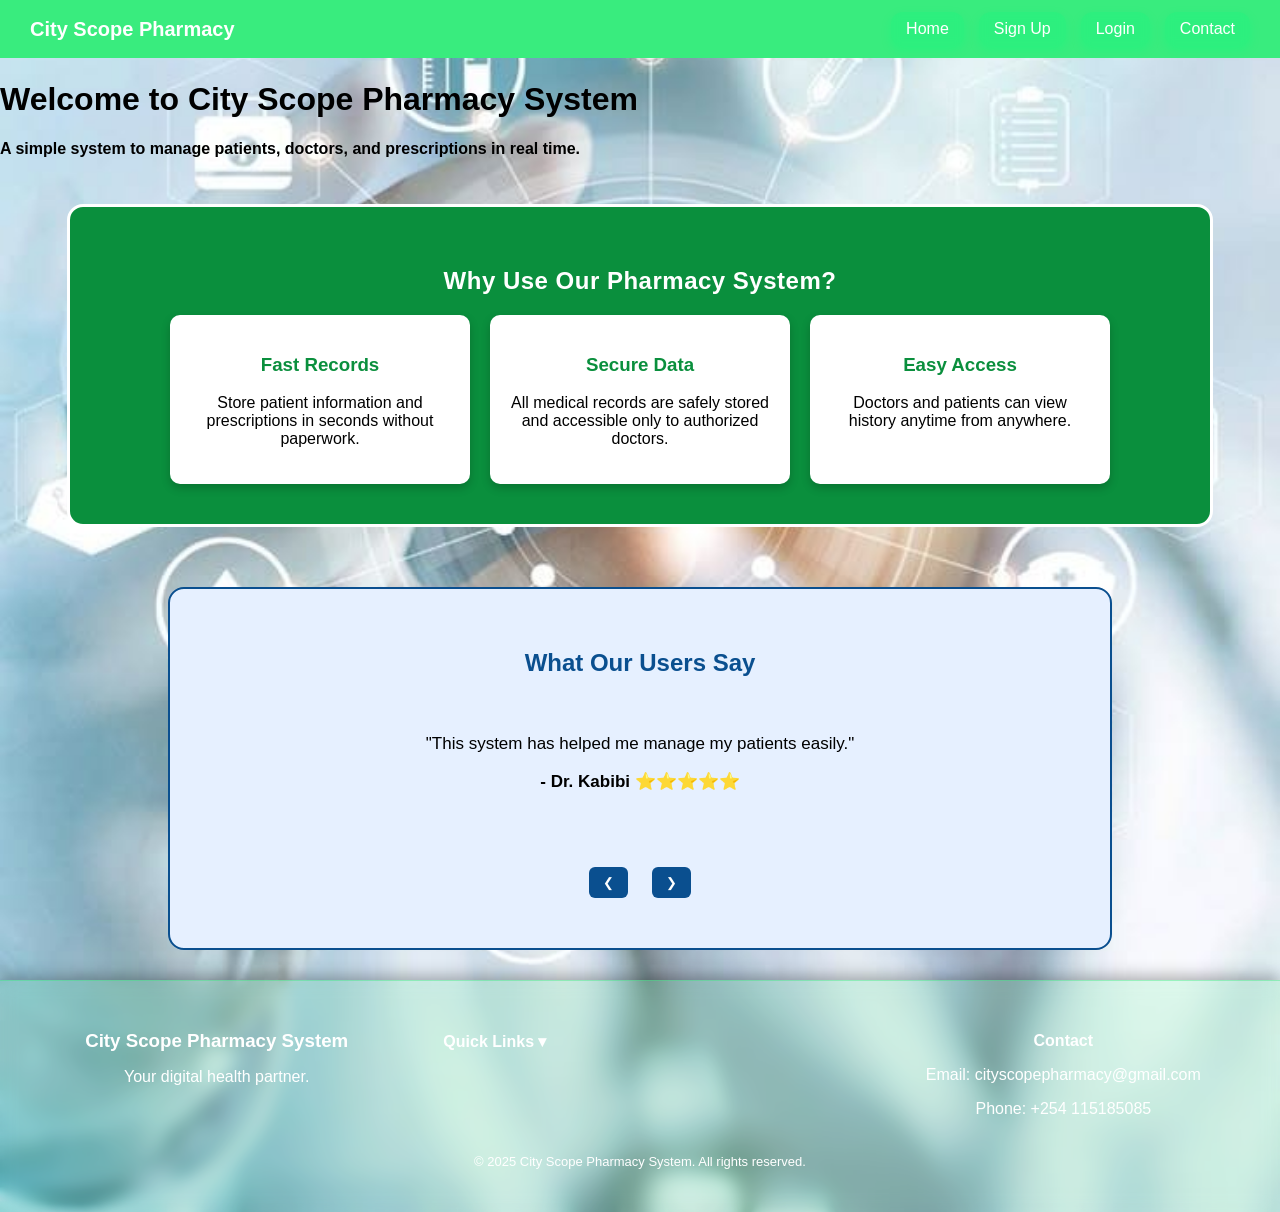
==== index.html @ 4087c74d "first commit" ====
<!DOCTYPE html>
<html lang="en">
<head>
  <meta charset="UTF-8">
  <meta name="viewport" content="width=device-width, initial-scale=1.0">
  <title>City Scope Pharmacy</title>
  <link rel="stylesheet" href="style.css">
</head>

<body class="index-page">

<nav class="navbar">
  <div class="logo">City Scope Pharmacy</div>

  <div class="menu-toggle" id="mobile-menu">
    <span class="bar"></span>
    <span class="bar"></span>
    <span class="bar"></span>
  </div>

  <ul class="nav-links">
    <li><a href="index.html">Home</a></li>
    <li class="guest-link"><a href="signup.html">Sign Up</a></li>
    <li class="guest-link"><a href="login.html">Login</a></li>
    <li class="user-link" style="display:none;"><a href="#" id="dashboardLink">Dashboard</a></li>
    <li class="user-link" style="display:none;"><a href="#" id="logoutBtn">Logout</a></li>
  </ul>
</nav>

<div class="index-box">
  <h1>Welcome to City Scope Pharmacy System</h1>
  <p><strong>A simple system to manage patients, doctors, and prescriptions in real time.</strong></p>
</div>

<section class="about">
  <h2>Why Use Our Pharmacy System?</h2>
  <div class="about-grid">
    <div class="card">
      <h3>Fast Records</h3>
      <p>Store patient information and prescriptions in seconds without paperwork.</p>
    </div>
    <div class="card">
      <h3>Secure Data</h3>
      <p>All medical records are safely stored and accessible only to authorized doctors.</p>
    </div>
    <div class="card">
      <h3>Easy Access</h3>
      <p>Doctors and patients can view history anytime from anywhere.</p>
    </div>
  </div>
</section>

<section class="reviews">
  <h2>What Our Users Say</h2>
  <div class="slider-container">
    <div class="review-slide active">
      <p>"This system has helped me manage my patients easily."</p>
      <strong>- Dr. Kabibi ⭐⭐⭐⭐⭐</strong>
    </div>
    <div class="review-slide">
      <p>"I can now track my prescriptions without stress."</p>
      <strong>- Patient Nyorwa ⭐⭐⭐⭐</strong>
    </div>
    <div class="review-slide">
      <p>"Very simple and effective pharmacy platform."</p>
      <strong>- DR. Owen ⭐⭐⭐⭐⭐</strong>
    </div>
    <div class="review-slide">
      <p>"Appointments and prescriptions are now very organized."</p>
      <strong>- Dr. Remmie Mwatee ⭐⭐⭐⭐⭐</strong>
    </div>
  </div>

  <div class="slider-controls">
    <button onclick="prevSlide()">❮</button>
    <button onclick="nextSlide()">❯</button>
  </div>
</section>

<footer class="footer">
  <div class="footer-content">
    <div>
      <h3>City Scope Pharmacy System</h3>
      <p>Your digital health partner.</p>
    </div>
    <div class="footer-links">
  <h4 id="quickLinksToggle" class="quick-links-title">
    Quick Links ▾
  </h4>

  <ul id="quickLinksMenu" class="quick-links-menu">
    <li><a href="index.html">Home</a></li>
    <li><a href="signup.html">Sign Up</a></li>
    <li><a href="login.html">Login</a></li>
  </ul>
</div>
    <div>
      <h4>Contact</h4>
      <p>Email: cityscopepharmacy@gmail.com</p>
      <p>Phone: +254 115185085</p>
    </div>
  </div>
  <p class="copy">© 2025 City Scope Pharmacy System. All rights reserved.</p>
</footer>

<script src="js/navbar.js"></script>
<script src="js/reviews.js"></script>
<script>
  
  const currentUser = JSON.parse(localStorage.getItem("currentUser"));
  const dashboardLink = document.getElementById("dashboardLink");
  const logoutBtn = document.getElementById("logoutBtn");
  const guestLinks = document.querySelectorAll(".guest-link");
  const userLinks = document.querySelectorAll(".user-link");

  if (currentUser) {
    guestLinks.forEach(el => el.style.display = "none");
    userLinks.forEach(el => el.style.display = "block");
    dashboardLink.href = currentUser.role === "doctor" ? "doctor-dashboard.html" : "patient-dashboard.html";

    logoutBtn.addEventListener("click", () => {
      localStorage.removeItem("currentUser");
      window.location.href = "index.html";
    });
  }
</script>
<script>
document.addEventListener("DOMContentLoaded", function () {
  const toggle = document.getElementById("quickLinksToggle");
  const menu = document.getElementById("quickLinksMenu");

  if (!toggle || !menu) return;

  toggle.addEventListener("click", () => {
    menu.classList.toggle("show");

    toggle.innerHTML = menu.classList.contains("show")
      ? "Quick Links ▴"
      : "Quick Links ▾";
  });
});
</script>
</body>
</html>
---- style.css ----
body {
  background-image: url("images/signup.jpeg");
  background-size: cover;
  background-position: center;
  background-repeat: no-repeat;
  min-height: 100vh;
  margin: 0;
  font-family: Arial, sans-serif;
  display: flex;
  flex-direction: column;
}

body.index-page {
  background-image: url("images/login.jpeg");
}

.signup-box {
  max-width: 600px;      
  width: 90%;             
  background: rgba(0,0,0,0.8);
  padding: 30px;
  margin: 50px auto;
  border-radius: 12px;
  color: white;
  box-sizing: border-box;  
  text-align: center;
  flex: 1;
}

.signup-box input,
.signup-box select,
.signup-box textarea,
.signup-box button {
  width: 100%;
  padding: 10px;
  margin: 8px 0;
  font-size: 15px;
  border-radius: 6px;
  border: none;
  box-sizing: border-box;
}

.signup-box button {
  background: #0a8f3d;
  color: white;
  cursor: pointer;
  transition: background 0.3s ease;
}

.signup-box button:hover {
  background: #086f2b;
}

.signup-box table {
  display: block;
  max-width: 100%;
  overflow-x: auto;          
  border-collapse: collapse;
  margin-top: 20px;
  background: rgba(0,0,0,0.6);
  color: white;
  border-radius: 12px;
  box-shadow: 0 4px 10px rgba(0,0,0,0.3);
}

.signup-box th, .signup-box td {
  padding: 12px 15px;
  text-align: left;
  border-bottom: 1px solid rgba(255,255,255,0.2);
}

.signup-box th {
  background-color: rgba(0,0,0,0.8);
  font-weight: 600;
  letter-spacing: 0.5px;
}

.signup-box tbody tr:nth-child(even) {
  background-color: rgba(255, 255, 255, 0.05); 
}

.signup-box tbody tr:hover {
  background-color: rgba(255,255,255,0.1);
  cursor: pointer;
  transition: background 0.3s ease;
}

.signup-box table::-webkit-scrollbar {
  height: 8px;
}

.signup-box table::-webkit-scrollbar-thumb {
  background: rgba(255,255,255,0.3);
  border-radius: 4px;
}

.signup-box table::-webkit-scrollbar-track {
  background: rgba(0,0,0,0.2);
}


@media screen and (max-width: 480px) {
  .signup-box {
    padding: 20px;
  }

  .signup-box input,
  .signup-box textarea,
  .signup-box button {
    font-size: 14px;
  }
}
.signup-box form#addPrescriptionForm input,
.signup-box form#addPrescriptionForm button {
  width: 100%;
  padding: 10px;
  margin: 8px 0;
  border-radius: 6px;
  border: none;
  box-sizing: border-box;
}

.signup-box form#addPrescriptionForm button {
  background: #0a8f3d;
  color: white;
  cursor: pointer;
  transition: background 0.3s ease;
}

.signup-box form#addPrescriptionForm button:hover {
  background: #086f2b;
}

.signup-box table {
  display: block;
  max-width: 100%;
  overflow-x: auto;
  border-collapse: collapse;
  margin-top: 20px;
  background: rgba(0,0,0,0.6);
  color: white;
  border-radius: 12px;
  box-shadow: 0 4px 10px rgba(0,0,0,0.3);
}

.signup-box th, .signup-box td {
  padding: 12px 15px;
  text-align: left;
  border-bottom: 1px solid rgba(255,255,255,0.2);
}

.signup-box th {
  background-color: rgba(0,0,0,0.8);
  font-weight: 600;
  letter-spacing: 0.5px;
}

.signup-box tbody tr:nth-child(even) {
  background-color: rgba(255, 255, 255, 0.05); 
}

.signup-box tbody tr:hover {
  background-color: rgba(255,255,255,0.1);
  cursor: pointer;
  transition: background 0.3s ease;
}

.signup-box table button {
  padding: 6px 12px;
  background: #39ec7e;
  color: white;
  border: none;
  border-radius: 6px;
  cursor: pointer;
  transition: background 0.3s ease;
}

.signup-box table button:hover {
  background: #086f2b;
}
.navbar {
  width: 100%;
  background: #39ec7e;
  display: flex;
  justify-content: space-between;
  align-items: center;
  padding: 12px 30px;
  box-sizing: border-box;
  position: fixed;      
  top: 0;
  left: 0;
  z-index: 1000;
}

.navbar .logo {
  font-size: 20px;
  font-weight: bold;
  color: white;
}

.navbar .nav-links {
  list-style: none;
  display: flex;
  gap: 15px;
  margin: 0;
  padding: 0;
}

.navbar .nav-links li a {
  position: relative;
  display: inline-block;
  padding: 8px 15px;
  border-radius: 12px;
  background: rgba(0, 255, 128, 0.2);
  color: white;
  font-weight: 500;
  text-decoration: none;
  transition: all 0.3s ease;
  backdrop-filter: blur(5px);
  box-shadow: 0 4px 10px rgba(0,255,128,0.3);
}

.navbar .nav-links li a:hover {
  transform: translateY(-5px) scale(1.05);
  background: rgba(0, 255, 128, 0.4);
  box-shadow: 0 8px 20px rgba(0,255,128,0.5);
  color: white;
}
@media screen and (max-width: 768px) {
  .navbar .nav-links li a {
    margin: 10px 0;
    display: block;
    text-align: center;
  }
}
.navbar .nav-links li a:hover {
  box-shadow: 0 0 15px rgba(0,255,128,0.7), 0 8px 20px rgba(0,255,128,0.5);
}

.menu-toggle {
  display: none;
  flex-direction: column;
  cursor: pointer;
}

.menu-toggle .bar {
  height: 3px;
  width: 25px;
  background-color: white;
  margin: 4px 0;
  transition: 0.3s;
}

@media screen and (max-width: 768px) {
  .navbar .nav-links {
    position: absolute;
    right: 0;
    height: 100vh;
    top: 60px;
    background: rgba(0,0,0,0.95);
    flex-direction: column;
    width: 200px;
    transform: translateX(100%);
    transition: transform 0.3s ease-in-out;
  }

  .navbar .nav-links li {
    margin: 20px 0;
    text-align: center;
  }

  .menu-toggle {
    display: flex;
  }

  .nav-links.active {
    transform: translateX(0);
  }
}
.menu-toggle.active .bar:nth-child(1) {
  transform: rotate(45deg) translate(5px, 5px);
}
.menu-toggle.active .bar:nth-child(2) {
  opacity: 0;
}
.menu-toggle.active .bar:nth-child(3) {
  transform: rotate(-45deg) translate(5px, -5px);
}


body {
  padding-top: 60px;
}
.primary-btn {
  padding: 12px 24px;
  background: #0a8f3d;
  color: white;
  border: 2px solid white;
  border-radius: 8px;
  cursor: pointer;
}

.secondary-btn {
  padding: 12px 24px;
  background: green;
  border: 2px solid white;
  color: white;
  border-radius: 8px;
  cursor: pointer;
}

.about {
  background: #0a8f3d;             
  padding: 40px 20px;
  text-align: center;
  color: white;

  border: 3px solid white;        
  border-radius: 16px;

  width: 90%;
  max-width: 1100px;
  margin: 30px auto;
}

.about h2 {
  margin-bottom: 15px;
  letter-spacing: 0.5px;
}

.about-grid {
  display: flex;
  gap: 20px;
  justify-content: center;
  margin-top: 20px;
  flex-wrap: wrap;
}

.card {
  background: white;       
  color: black;
  padding: 20px;
  border-radius: 10px;
  width: 260px;

  box-shadow: 0 4px 10px rgba(0,0,0,0.2);
}

.card h3 {
  color: #0a8f3d;
}

.reviews {
  background: #e6f0ff;        
  padding: 40px 20px;
  text-align: center;

  border-radius: 16px;
  border: 2px solid #0a4f8f;    

  width: 90%;
  max-width: 1100px;
  margin: 30px auto;
}

.reviews h2 {
  color: #0a4f8f;
  margin-bottom: 20px;
}

.review-grid {
  display: flex;
  gap: 20px;
  justify-content: center;
  flex-wrap: wrap;
}

.review-card {
  background: white;
  color: black;                
  border-radius: 10px;
  width: 260px;

  box-shadow: 0 4px 10px rgba(0,0,0,0.15);
  text-align: left;
}

.review-card strong {
  color: #0a4f8f;
}


.footer {
  background: rgba(57, 236, 126, 0.15); 
  backdrop-filter: blur(8px);
  border-top: 1px solid rgba(57, 236, 126, 0.4);
  color: white;
  padding: 30px 20px;
  box-shadow: 0 -4px 15px rgba(0,0,0,0.3);
   margin-top: auto;
}
@media screen and (max-width: 600px) {
  .footer-content {
    flex-direction: column;
    text-align: center;
  }
}

.footer-content {
  display: flex;
  justify-content: space-between;
  flex-wrap: wrap;
  gap: 30px;
}

.footer ul {
  list-style: none;
  padding: 0;
}

.footer a {
  color: white;
  text-decoration: none;
}
.footer a:hover {
  text-decoration: underline;
}
.footer a {
  color: white;
  text-decoration: none;
  padding: 6px 10px;
  border-radius: 8px;
  transition: all 0.3s ease;
}

.footer a:hover {
  background: rgba(57, 236, 126, 0.3);
  box-shadow: 0 0 10px rgba(57, 236, 126, 0.6);
}
.footer-content {
  display: flex;
  justify-content: space-between;
  gap: 30px;
  flex-wrap: wrap;
  text-align: center;
}
.footer-content > div {
  flex: 1;
}
.footer h3, .footer h4 {
  margin-bottom: 10px;
}

.copy {
  text-align: center;
  margin-top: 20px;
  font-size: 13px;
}

.reviews {
  background: #e6f0ff;
  padding: 40px 20px;
  text-align: center;

  border-radius: 16px;
  border: 2px solid #0a4f8f;

  width: 90%;
  max-width: 900px;
  margin: 30px auto;
}

.slider-container {
  position: relative;
  overflow: hidden;
  height: 160px;
}

.review-slide {
  display: none;
  color: black;
  font-size: 17px;
  padding: 20px;
}

.review-slide.active {
  display: block;
  animation: fade 0.6s ease;
}

@keyframes fade {
  from { opacity: 0.2; }
  to { opacity: 1; }
}

.slider-controls button {
  background: #0a4f8f;
  color: white;
  border: none;
  padding: 8px 14px;
  margin: 10px;
  cursor: pointer;
  border-radius: 6px;
}

.slider-controls button:hover {
  background: #06305c;
}
.contact {
  padding: 60px 20px;
  background: #f0f8ff; 
  text-align: center;
}

.contact h2 {
  font-size: 28px;
  margin-bottom: 40px;
  color: #0a8f3d;
}

.doctor-grid {
  display: flex;
  justify-content: center;
  gap: 30px;
  flex-wrap: wrap;
}

.doctor-card {
  background: rgba(57, 236, 126, 0.1); 
  border-radius: 15px;
  padding: 20px;
  width: 220px;
  text-align: center;
  transition: transform 0.3s ease, box-shadow 0.3s ease;
}

.doctor-card img {
  width: 100px;
  height: 100px;
  border-radius: 50%;
  object-fit: cover;
  border: 2px solid #39ec7e;
  margin-bottom: 10px;
}

.doctor-card h3 {
  margin: 10px 0 5px 0;
  color: #0a8f3d;
}

.doctor-card p {
  margin: 3px 0;
  font-size: 14px;
  color: #333;
}

.doctor-card:hover {
  transform: scale(1.05);
  box-shadow: 0 8px 20px rgba(0,0,0,0.2);
}
body.add-patient {
  background: linear-gradient(rgba(0,0,0,0.5), rgba(0,0,0,0.5)),
  url("images/add-patient.jpg") no-repeat center center;
  background-size: cover;
}
body.prescription {
  background: linear-gradient(rgba(0,0,0,0.5), rgba(0,0,0,0.5)),
  url("images/prescriptions.jpg") no-repeat center center;
  background-size: cover;
}
body.patient-dashboard {
  background: linear-gradient(rgba(0,0,0,0.5), rgba(0,0,0,0.5)),
  url("images/patient.jpg") no-repeat center center;
  background-size: cover;
}

body.doctor-dashboard {
  background: linear-gradient(rgba(0,0,0,0.55), rgba(0,0,0,0.55)),
  url("images/drs-dashboard.jpg") no-repeat center center;
  background-size: cover;
}
.logged-doctor {
  background: rgba(0,0,0,0.6);
  color: #39ec7e;
  padding: 10px 15px;
  border-radius: 8px;
  margin-bottom: 15px;
  font-weight: bold;
}
.quick-links-title {
  cursor: pointer;
  user-select: none;
  display: flex;
  align-items: center;
  gap: 6px;
}

.quick-links-menu {
  list-style: none;
  padding-left: 0;
  margin-top: 8px;
  max-height: 0;
  overflow: hidden;
  transition: max-height 0.3s ease;
}

.quick-links-menu li {
  margin: 6px 0;
}

.quick-links-menu a {
  color: #ddd;
  text-decoration: none;
  font-size: 14px;
}

.quick-links-menu a:hover {
  color: #39ec7e;
}

.quick-links-menu.show {
  max-height: 200px;
}
html, body {
  height: 100%;
  margin: 0;
}
html, body {
  height: 100%;
  margin: 0;
}
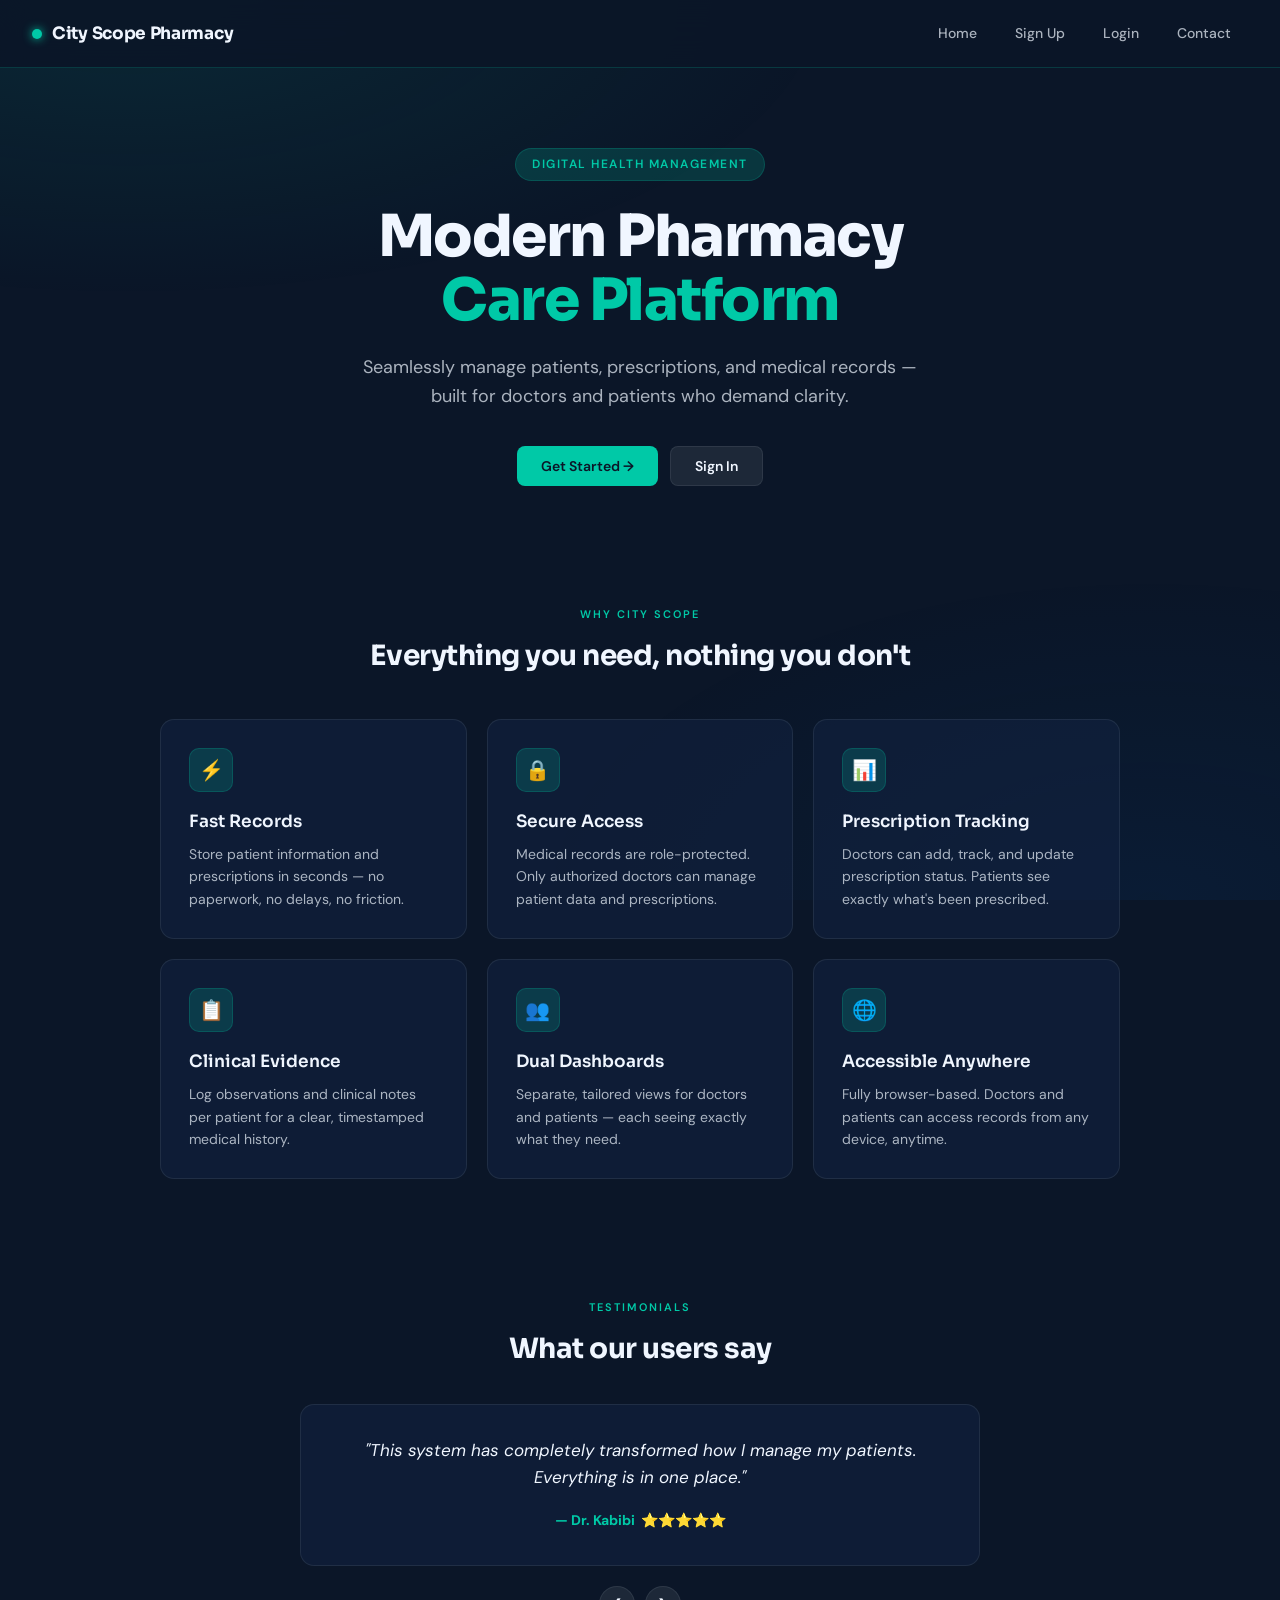
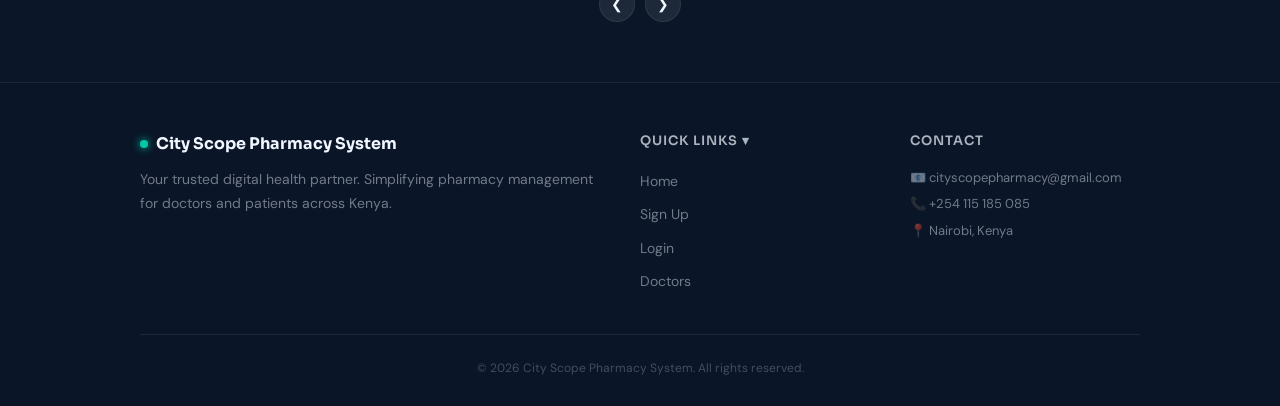
==== commit 97a296d8: "Revamp index.html with new sections and content Updated the title, navigation structure, and added n" ====
--- a/index.html
+++ b/index.html
@@ -3,142 +3,125 @@
 <head>
   <meta charset="UTF-8">
   <meta name="viewport" content="width=device-width, initial-scale=1.0">
-  <title>City Scope Pharmacy</title>
+  <title>City Scope Pharmacy System</title>
   <link rel="stylesheet" href="style.css">
 </head>
-
 <body class="index-page">
 
 <nav class="navbar">
   <div class="logo">City Scope Pharmacy</div>
-
   <div class="menu-toggle" id="mobile-menu">
-    <span class="bar"></span>
-    <span class="bar"></span>
-    <span class="bar"></span>
+    <span class="bar"></span><span class="bar"></span><span class="bar"></span>
   </div>
-
-  <ul class="nav-links">
-    <li><a href="index.html">Home</a></li>
-    <li class="guest-link"><a href="signup.html">Sign Up</a></li>
-    <li class="guest-link"><a href="login.html">Login</a></li>
-    <li class="user-link" style="display:none;"><a href="#" id="dashboardLink">Dashboard</a></li>
-    <li class="user-link" style="display:none;"><a href="#" id="logoutBtn">Logout</a></li>
-  </ul>
+  <ul class="nav-links"></ul>
 </nav>
 
-<div class="index-box">
-  <h1>Welcome to City Scope Pharmacy System</h1>
-  <p><strong>A simple system to manage patients, doctors, and prescriptions in real time.</strong></p>
-</div>
+<!-- Hero -->
+<section class="hero">
+  <div class="hero-eyebrow">Digital Health Management</div>
+  <h1>Modern Pharmacy<br><span>Care Platform</span></h1>
+  <p>Seamlessly manage patients, prescriptions, and medical records — built for doctors and patients who demand clarity.</p>
+  <div class="hero-cta">
+    <a href="signup.html" class="btn btn-primary">Get Started →</a>
+    <a href="login.html" class="btn btn-secondary">Sign In</a>
+  </div>
+</section>
 
-<section class="about">
-  <h2>Why Use Our Pharmacy System?</h2>
-  <div class="about-grid">
-    <div class="card">
+<!-- Features -->
+<section class="features-section">
+  <p class="section-label" style="text-align:center">Why City Scope</p>
+  <h2 class="section-title">Everything you need, nothing you don't</h2>
+  <div class="features-grid">
+    <div class="feature-card">
+      <div class="feature-icon">⚡</div>
       <h3>Fast Records</h3>
-      <p>Store patient information and prescriptions in seconds without paperwork.</p>
+      <p>Store patient information and prescriptions in seconds — no paperwork, no delays, no friction.</p>
     </div>
-    <div class="card">
-      <h3>Secure Data</h3>
-      <p>All medical records are safely stored and accessible only to authorized doctors.</p>
+    <div class="feature-card">
+      <div class="feature-icon">🔒</div>
+      <h3>Secure Access</h3>
+      <p>Medical records are role-protected. Only authorized doctors can manage patient data and prescriptions.</p>
     </div>
-    <div class="card">
-      <h3>Easy Access</h3>
-      <p>Doctors and patients can view history anytime from anywhere.</p>
+    <div class="feature-card">
+      <div class="feature-icon">📊</div>
+      <h3>Prescription Tracking</h3>
+      <p>Doctors can add, track, and update prescription status. Patients see exactly what's been prescribed.</p>
+    </div>
+    <div class="feature-card">
+      <div class="feature-icon">📋</div>
+      <h3>Clinical Evidence</h3>
+      <p>Log observations and clinical notes per patient for a clear, timestamped medical history.</p>
+    </div>
+    <div class="feature-card">
+      <div class="feature-icon">👥</div>
+      <h3>Dual Dashboards</h3>
+      <p>Separate, tailored views for doctors and patients — each seeing exactly what they need.</p>
+    </div>
+    <div class="feature-card">
+      <div class="feature-icon">🌐</div>
+      <h3>Accessible Anywhere</h3>
+      <p>Fully browser-based. Doctors and patients can access records from any device, anytime.</p>
     </div>
   </div>
 </section>
 
-<section class="reviews">
-  <h2>What Our Users Say</h2>
-  <div class="slider-container">
-    <div class="review-slide active">
-      <p>"This system has helped me manage my patients easily."</p>
-      <strong>- Dr. Kabibi ⭐⭐⭐⭐⭐</strong>
+<!-- Reviews -->
+<section class="reviews-section">
+  <p class="section-label" style="text-align:center">Testimonials</p>
+  <h2 class="section-title" style="font-family:'Sora',sans-serif;font-size:clamp(20px,3vw,28px);font-weight:700;text-align:center;color:var(--white);margin-bottom:32px;letter-spacing:-0.5px">What our users say</h2>
+  <div class="slider-wrapper">
+    <div class="slider-container">
+      <div class="review-slide active">
+        <p>"This system has completely transformed how I manage my patients. Everything is in one place."</p>
+        <strong>— Dr. Kabibi &nbsp;⭐⭐⭐⭐⭐</strong>
+      </div>
+      <div class="review-slide">
+        <p>"I can now track my prescriptions without stress. I always know what I've been prescribed."</p>
+        <strong>— Patient Nyorwa &nbsp;⭐⭐⭐⭐</strong>
+      </div>
+      <div class="review-slide">
+        <p>"Very simple and effective pharmacy platform. Clean, fast, and reliable."</p>
+        <strong>— Dr. Owen &nbsp;⭐⭐⭐⭐⭐</strong>
+      </div>
+      <div class="review-slide">
+        <p>"Appointments and prescriptions are now very well organized. A joy to use daily."</p>
+        <strong>— Dr. Remmie Mwatee &nbsp;⭐⭐⭐⭐⭐</strong>
+      </div>
     </div>
-    <div class="review-slide">
-      <p>"I can now track my prescriptions without stress."</p>
-      <strong>- Patient Nyorwa ⭐⭐⭐⭐</strong>
+    <div class="slider-controls">
+      <button onclick="prevSlide()">❮</button>
+      <button onclick="nextSlide()">❯</button>
     </div>
-    <div class="review-slide">
-      <p>"Very simple and effective pharmacy platform."</p>
-      <strong>- DR. Owen ⭐⭐⭐⭐⭐</strong>
-    </div>
-    <div class="review-slide">
-      <p>"Appointments and prescriptions are now very organized."</p>
-      <strong>- Dr. Remmie Mwatee ⭐⭐⭐⭐⭐</strong>
-    </div>
-  </div>
-
-  <div class="slider-controls">
-    <button onclick="prevSlide()">❮</button>
-    <button onclick="nextSlide()">❯</button>
   </div>
 </section>
 
+<!-- Footer -->
 <footer class="footer">
   <div class="footer-content">
+    <div class="footer-brand">
+      <div class="logo-mark">City Scope Pharmacy System</div>
+      <p>Your trusted digital health partner. Simplifying pharmacy management for doctors and patients across Kenya.</p>
+    </div>
     <div>
-      <h3>City Scope Pharmacy System</h3>
-      <p>Your digital health partner.</p>
+      <h4>Quick Links ▾</h4>
+      <ul>
+        <li><a href="index.html">Home</a></li>
+        <li><a href="signup.html">Sign Up</a></li>
+        <li><a href="login.html">Login</a></li>
+        <li><a href="contact.html">Doctors</a></li>
+      </ul>
     </div>
-    <div class="footer-links">
-  <h4 id="quickLinksToggle" class="quick-links-title">
-    Quick Links ▾
-  </h4>
-
-  <ul id="quickLinksMenu" class="quick-links-menu">
-    <li><a href="index.html">Home</a></li>
-    <li><a href="signup.html">Sign Up</a></li>
-    <li><a href="login.html">Login</a></li>
-  </ul>
-</div>
-    <div>
+    <div class="footer-contact">
       <h4>Contact</h4>
-      <p>Email: cityscopepharmacy@gmail.com</p>
-      <p>Phone: +254 115185085</p>
+      <p>📧 cityscopepharmacy@gmail.com</p>
+      <p>📞 +254 115 185 085</p>
+      <p>📍 Nairobi, Kenya</p>
     </div>
   </div>
-  <p class="copy">© 2025 City Scope Pharmacy System. All rights reserved.</p>
+  <p class="copy">© 2026 City Scope Pharmacy System. All rights reserved.</p>
 </footer>
 
 <script src="js/navbar.js"></script>
 <script src="js/reviews.js"></script>
-<script>
-  
-  const currentUser = JSON.parse(localStorage.getItem("currentUser"));
-  const dashboardLink = document.getElementById("dashboardLink");
-  const logoutBtn = document.getElementById("logoutBtn");
-  const guestLinks = document.querySelectorAll(".guest-link");
-  const userLinks = document.querySelectorAll(".user-link");
-
-  if (currentUser) {
-    guestLinks.forEach(el => el.style.display = "none");
-    userLinks.forEach(el => el.style.display = "block");
-    dashboardLink.href = currentUser.role === "doctor" ? "doctor-dashboard.html" : "patient-dashboard.html";
-
-    logoutBtn.addEventListener("click", () => {
-      localStorage.removeItem("currentUser");
-      window.location.href = "index.html";
-    });
-  }
-</script>
-<script>
-document.addEventListener("DOMContentLoaded", function () {
-  const toggle = document.getElementById("quickLinksToggle");
-  const menu = document.getElementById("quickLinksMenu");
-
-  if (!toggle || !menu) return;
-
-  toggle.addEventListener("click", () => {
-    menu.classList.toggle("show");
-
-    toggle.innerHTML = menu.classList.contains("show")
-      ? "Quick Links ▴"
-      : "Quick Links ▾";
-  });
-});
-</script>
 </body>
 </html>
--- a/style.css
+++ b/style.css
@@ -1,631 +1,855 @@
+/* ============================================================
+   CITY SCOPE PHARMACY — Design System
+   Aesthetic: Medical-Tech Precision | Deep Navy + Teal + White
+   Font: Sora (display) + DM Sans (body)
+   ============================================================ */
+
+@import url('https://fonts.googleapis.com/css2?family=Sora:wght@300;400;600;700;800&family=DM+Sans:ital,opsz,wght@0,9..40,300;0,9..40,400;0,9..40,500;0,9..40,600;1,9..40,400&display=swap');
+
+/* ── CSS Variables ─────────────────────────────────────────── */
+:root {
+  --navy:       #0b1628;
+  --navy-mid:   #112240;
+  --navy-light: #1a3461;
+  --teal:       #00c9a7;
+  --teal-dim:   #00a88c;
+  --teal-glow:  rgba(0,201,167,0.18);
+  --white:      #f0f6ff;
+  --white-dim:  rgba(240,246,255,0.7);
+  --white-faint:rgba(240,246,255,0.08);
+  --red:        #ff5a65;
+  --amber:      #ffb347;
+  --border:     rgba(0,201,167,0.2);
+  --border-dim: rgba(240,246,255,0.08);
+  --shadow:     0 8px 32px rgba(0,0,0,0.45);
+  --shadow-sm:  0 2px 12px rgba(0,0,0,0.3);
+  --radius:     14px;
+  --radius-sm:  8px;
+  --transition: 0.25s cubic-bezier(0.4,0,0.2,1);
+}
+
+/* ── Reset & Base ──────────────────────────────────────────── */
+*, *::before, *::after { box-sizing: border-box; margin: 0; padding: 0; }
+
+html { scroll-behavior: smooth; }
+
 body {
-  background-image: url("images/signup.jpeg");
-  background-size: cover;
-  background-position: center;
-  background-repeat: no-repeat;
+  font-family: 'DM Sans', sans-serif;
+  background: var(--navy);
+  color: var(--white);
   min-height: 100vh;
-  margin: 0;
-  font-family: Arial, sans-serif;
   display: flex;
   flex-direction: column;
-}
-
-body.index-page {
-  background-image: url("images/login.jpeg");
-}
-
-.signup-box {
-  max-width: 600px;      
-  width: 90%;             
-  background: rgba(0,0,0,0.8);
-  padding: 30px;
-  margin: 50px auto;
-  border-radius: 12px;
-  color: white;
-  box-sizing: border-box;  
-  text-align: center;
-  flex: 1;
-}
-
-.signup-box input,
-.signup-box select,
-.signup-box textarea,
-.signup-box button {
-  width: 100%;
-  padding: 10px;
-  margin: 8px 0;
-  font-size: 15px;
-  border-radius: 6px;
-  border: none;
-  box-sizing: border-box;
-}
-
-.signup-box button {
-  background: #0a8f3d;
-  color: white;
-  cursor: pointer;
-  transition: background 0.3s ease;
-}
-
-.signup-box button:hover {
-  background: #086f2b;
-}
-
-.signup-box table {
+  padding-top: 68px;
+  line-height: 1.6;
+}
+
+/* ── Background Patterns ───────────────────────────────────── */
+body::before {
+  content: '';
+  position: fixed;
+  inset: 0;
+  background:
+    radial-gradient(ellipse 80% 50% at 20% 10%, rgba(0,201,167,0.07) 0%, transparent 60%),
+    radial-gradient(ellipse 60% 40% at 80% 90%, rgba(17,34,64,0.8) 0%, transparent 70%);
+  pointer-events: none;
+  z-index: 0;
+}
+
+body.index-page::before {
+  background:
+    radial-gradient(ellipse 100% 60% at 10% 0%, rgba(0,201,167,0.1) 0%, transparent 55%),
+    radial-gradient(ellipse 80% 60% at 90% 100%, rgba(0,100,200,0.08) 0%, transparent 60%);
+}
+
+main, section, .page-content { position: relative; z-index: 1; }
+
+/* ── Navbar ────────────────────────────────────────────────── */
+.navbar {
+  position: fixed;
+  top: 0; left: 0; right: 0;
+  height: 68px;
+  background: rgba(11,22,40,0.92);
+  backdrop-filter: blur(16px);
+  -webkit-backdrop-filter: blur(16px);
+  border-bottom: 1px solid var(--border);
+  display: flex;
+  align-items: center;
+  justify-content: space-between;
+  padding: 0 32px;
+  z-index: 1000;
+}
+
+.navbar .logo {
+  font-family: 'Sora', sans-serif;
+  font-size: 17px;
+  font-weight: 700;
+  color: var(--white);
+  letter-spacing: -0.3px;
+  display: flex;
+  align-items: center;
+  gap: 10px;
+}
+
+.navbar .logo::before {
+  content: '';
+  width: 10px; height: 10px;
+  background: var(--teal);
+  border-radius: 50%;
+  box-shadow: 0 0 10px var(--teal);
+  flex-shrink: 0;
+}
+
+.nav-links {
+  list-style: none;
+  display: flex;
+  align-items: center;
+  gap: 4px;
+}
+
+.nav-links li a {
   display: block;
-  max-width: 100%;
-  overflow-x: auto;          
-  border-collapse: collapse;
-  margin-top: 20px;
-  background: rgba(0,0,0,0.6);
-  color: white;
-  border-radius: 12px;
-  box-shadow: 0 4px 10px rgba(0,0,0,0.3);
-}
-
-.signup-box th, .signup-box td {
-  padding: 12px 15px;
-  text-align: left;
-  border-bottom: 1px solid rgba(255,255,255,0.2);
-}
-
-.signup-box th {
-  background-color: rgba(0,0,0,0.8);
-  font-weight: 600;
-  letter-spacing: 0.5px;
-}
-
-.signup-box tbody tr:nth-child(even) {
-  background-color: rgba(255, 255, 255, 0.05); 
-}
-
-.signup-box tbody tr:hover {
-  background-color: rgba(255,255,255,0.1);
-  cursor: pointer;
-  transition: background 0.3s ease;
-}
-
-.signup-box table::-webkit-scrollbar {
-  height: 8px;
-}
-
-.signup-box table::-webkit-scrollbar-thumb {
-  background: rgba(255,255,255,0.3);
-  border-radius: 4px;
-}
-
-.signup-box table::-webkit-scrollbar-track {
-  background: rgba(0,0,0,0.2);
-}
-
-
-@media screen and (max-width: 480px) {
-  .signup-box {
-    padding: 20px;
-  }
-
-  .signup-box input,
-  .signup-box textarea,
-  .signup-box button {
-    font-size: 14px;
-  }
-}
-.signup-box form#addPrescriptionForm input,
-.signup-box form#addPrescriptionForm button {
-  width: 100%;
-  padding: 10px;
-  margin: 8px 0;
-  border-radius: 6px;
-  border: none;
-  box-sizing: border-box;
-}
-
-.signup-box form#addPrescriptionForm button {
-  background: #0a8f3d;
-  color: white;
-  cursor: pointer;
-  transition: background 0.3s ease;
-}
-
-.signup-box form#addPrescriptionForm button:hover {
-  background: #086f2b;
-}
-
-.signup-box table {
-  display: block;
-  max-width: 100%;
-  overflow-x: auto;
-  border-collapse: collapse;
-  margin-top: 20px;
-  background: rgba(0,0,0,0.6);
-  color: white;
-  border-radius: 12px;
-  box-shadow: 0 4px 10px rgba(0,0,0,0.3);
-}
-
-.signup-box th, .signup-box td {
-  padding: 12px 15px;
-  text-align: left;
-  border-bottom: 1px solid rgba(255,255,255,0.2);
-}
-
-.signup-box th {
-  background-color: rgba(0,0,0,0.8);
-  font-weight: 600;
-  letter-spacing: 0.5px;
-}
-
-.signup-box tbody tr:nth-child(even) {
-  background-color: rgba(255, 255, 255, 0.05); 
-}
-
-.signup-box tbody tr:hover {
-  background-color: rgba(255,255,255,0.1);
-  cursor: pointer;
-  transition: background 0.3s ease;
-}
-
-.signup-box table button {
-  padding: 6px 12px;
-  background: #39ec7e;
-  color: white;
-  border: none;
-  border-radius: 6px;
-  cursor: pointer;
-  transition: background 0.3s ease;
-}
-
-.signup-box table button:hover {
-  background: #086f2b;
-}
-.navbar {
-  width: 100%;
-  background: #39ec7e;
-  display: flex;
-  justify-content: space-between;
-  align-items: center;
-  padding: 12px 30px;
-  box-sizing: border-box;
-  position: fixed;      
-  top: 0;
-  left: 0;
-  z-index: 1000;
-}
-
-.navbar .logo {
-  font-size: 20px;
-  font-weight: bold;
-  color: white;
-}
-
-.navbar .nav-links {
-  list-style: none;
-  display: flex;
-  gap: 15px;
-  margin: 0;
-  padding: 0;
-}
-
-.navbar .nav-links li a {
-  position: relative;
-  display: inline-block;
-  padding: 8px 15px;
-  border-radius: 12px;
-  background: rgba(0, 255, 128, 0.2);
-  color: white;
+  padding: 7px 16px;
+  font-size: 14px;
   font-weight: 500;
+  color: var(--white-dim);
   text-decoration: none;
-  transition: all 0.3s ease;
-  backdrop-filter: blur(5px);
-  box-shadow: 0 4px 10px rgba(0,255,128,0.3);
-}
-
-.navbar .nav-links li a:hover {
-  transform: translateY(-5px) scale(1.05);
-  background: rgba(0, 255, 128, 0.4);
-  box-shadow: 0 8px 20px rgba(0,255,128,0.5);
-  color: white;
-}
-@media screen and (max-width: 768px) {
-  .navbar .nav-links li a {
-    margin: 10px 0;
-    display: block;
-    text-align: center;
-  }
-}
-.navbar .nav-links li a:hover {
-  box-shadow: 0 0 15px rgba(0,255,128,0.7), 0 8px 20px rgba(0,255,128,0.5);
+  border-radius: 8px;
+  transition: all var(--transition);
+  border: 1px solid transparent;
+}
+
+.nav-links li a:hover,
+.nav-links li a.active {
+  color: var(--teal);
+  background: var(--teal-glow);
+  border-color: var(--border);
 }
 
 .menu-toggle {
   display: none;
   flex-direction: column;
   cursor: pointer;
-}
-
+  gap: 5px;
+  padding: 4px;
+}
 .menu-toggle .bar {
-  height: 3px;
-  width: 25px;
-  background-color: white;
-  margin: 4px 0;
-  transition: 0.3s;
-}
-
-@media screen and (max-width: 768px) {
-  .navbar .nav-links {
-    position: absolute;
-    right: 0;
-    height: 100vh;
-    top: 60px;
-    background: rgba(0,0,0,0.95);
-    flex-direction: column;
-    width: 200px;
-    transform: translateX(100%);
-    transition: transform 0.3s ease-in-out;
-  }
-
-  .navbar .nav-links li {
-    margin: 20px 0;
-    text-align: center;
-  }
-
-  .menu-toggle {
-    display: flex;
-  }
-
-  .nav-links.active {
-    transform: translateX(0);
-  }
-}
-.menu-toggle.active .bar:nth-child(1) {
-  transform: rotate(45deg) translate(5px, 5px);
-}
-.menu-toggle.active .bar:nth-child(2) {
-  opacity: 0;
-}
-.menu-toggle.active .bar:nth-child(3) {
-  transform: rotate(-45deg) translate(5px, -5px);
-}
-
-
-body {
-  padding-top: 60px;
-}
-.primary-btn {
+  width: 24px; height: 2px;
+  background: var(--white);
+  border-radius: 2px;
+  transition: all var(--transition);
+}
+.menu-toggle.active .bar:nth-child(1) { transform: rotate(45deg) translate(5px,5px); }
+.menu-toggle.active .bar:nth-child(2) { opacity: 0; }
+.menu-toggle.active .bar:nth-child(3) { transform: rotate(-45deg) translate(5px,-5px); }
+
+/* ── Page Wrapper / Cards ──────────────────────────────────── */
+.page-wrapper {
+  flex: 1;
+  width: 100%;
+  max-width: 1100px;
+  margin: 0 auto;
+  padding: 48px 24px;
+  position: relative;
+  z-index: 1;
+}
+
+.glass-card {
+  background: rgba(17,34,64,0.7);
+  border: 1px solid var(--border);
+  border-radius: var(--radius);
+  backdrop-filter: blur(12px);
+  -webkit-backdrop-filter: blur(12px);
+  box-shadow: var(--shadow);
+  padding: 36px 40px;
+}
+
+/* ── Page Headings ─────────────────────────────────────────── */
+.page-heading {
+  font-family: 'Sora', sans-serif;
+  font-size: clamp(22px, 4vw, 32px);
+  font-weight: 700;
+  color: var(--white);
+  margin-bottom: 8px;
+  letter-spacing: -0.5px;
+}
+
+.page-subheading {
+  font-size: 15px;
+  color: var(--white-dim);
+  margin-bottom: 32px;
+}
+
+.section-label {
+  font-size: 11px;
+  font-weight: 600;
+  letter-spacing: 2px;
+  text-transform: uppercase;
+  color: var(--teal);
+  margin-bottom: 10px;
+}
+
+/* ── Forms ─────────────────────────────────────────────────── */
+.form-group {
+  margin-bottom: 16px;
+}
+
+.form-group label {
+  display: block;
+  font-size: 13px;
+  font-weight: 500;
+  color: var(--white-dim);
+  margin-bottom: 6px;
+}
+
+input[type="text"],
+input[type="email"],
+input[type="password"],
+input[type="number"],
+input[type="tel"],
+select,
+textarea {
+  width: 100%;
+  padding: 12px 16px;
+  font-family: 'DM Sans', sans-serif;
+  font-size: 14px;
+  color: var(--white);
+  background: var(--white-faint);
+  border: 1px solid var(--border-dim);
+  border-radius: var(--radius-sm);
+  outline: none;
+  transition: all var(--transition);
+  -webkit-appearance: none;
+}
+
+input::placeholder, textarea::placeholder { color: rgba(240,246,255,0.3); }
+
+input:focus, select:focus, textarea:focus {
+  border-color: var(--teal);
+  background: rgba(0,201,167,0.06);
+  box-shadow: 0 0 0 3px rgba(0,201,167,0.12);
+}
+
+select option { background: var(--navy-mid); color: var(--white); }
+
+textarea { resize: vertical; min-height: 100px; line-height: 1.5; }
+
+/* ── Buttons ────────────────────────────────────────────────── */
+.btn {
+  display: inline-flex;
+  align-items: center;
+  gap: 8px;
   padding: 12px 24px;
-  background: #0a8f3d;
-  color: white;
-  border: 2px solid white;
-  border-radius: 8px;
+  font-family: 'DM Sans', sans-serif;
+  font-size: 14px;
+  font-weight: 600;
+  border: none;
+  border-radius: var(--radius-sm);
   cursor: pointer;
-}
-
-.secondary-btn {
-  padding: 12px 24px;
-  background: green;
-  border: 2px solid white;
-  color: white;
-  border-radius: 8px;
+  transition: all var(--transition);
+  text-decoration: none;
+  line-height: 1;
+}
+
+.btn-primary {
+  background: var(--teal);
+  color: var(--navy);
+}
+.btn-primary:hover {
+  background: #00deb8;
+  box-shadow: 0 4px 20px rgba(0,201,167,0.4);
+  transform: translateY(-1px);
+}
+
+.btn-secondary {
+  background: var(--white-faint);
+  color: var(--white);
+  border: 1px solid var(--border-dim);
+}
+.btn-secondary:hover {
+  background: rgba(240,246,255,0.12);
+  border-color: var(--teal);
+  color: var(--teal);
+}
+
+.btn-danger {
+  background: rgba(255,90,101,0.15);
+  color: var(--red);
+  border: 1px solid rgba(255,90,101,0.25);
+}
+.btn-danger:hover {
+  background: rgba(255,90,101,0.25);
+  box-shadow: 0 4px 12px rgba(255,90,101,0.2);
+}
+
+.btn-sm {
+  padding: 7px 14px;
+  font-size: 13px;
+  border-radius: 6px;
+}
+
+.btn-full { width: 100%; justify-content: center; }
+
+/* ── Tables ─────────────────────────────────────────────────── */
+.table-wrapper {
+  overflow-x: auto;
+  border-radius: var(--radius-sm);
+  border: 1px solid var(--border-dim);
+  margin-top: 24px;
+}
+
+table {
+  width: 100%;
+  border-collapse: collapse;
+  min-width: 500px;
+}
+
+thead tr {
+  background: rgba(0,201,167,0.08);
+  border-bottom: 1px solid var(--border);
+}
+
+thead th {
+  padding: 14px 18px;
+  text-align: left;
+  font-family: 'Sora', sans-serif;
+  font-size: 11px;
+  font-weight: 600;
+  letter-spacing: 1.5px;
+  text-transform: uppercase;
+  color: var(--teal);
+  white-space: nowrap;
+}
+
+tbody tr {
+  border-bottom: 1px solid var(--border-dim);
+  transition: background var(--transition);
+}
+
+tbody tr:last-child { border-bottom: none; }
+
+tbody tr:hover { background: var(--white-faint); }
+
+tbody td {
+  padding: 14px 18px;
+  font-size: 14px;
+  color: var(--white-dim);
+  vertical-align: middle;
+}
+
+tbody td:first-child { color: rgba(240,246,255,0.35); font-size: 12px; }
+
+/* ── Badges ─────────────────────────────────────────────────── */
+.badge {
+  display: inline-flex;
+  align-items: center;
+  gap: 5px;
+  padding: 4px 10px;
+  border-radius: 20px;
+  font-size: 12px;
+  font-weight: 500;
+}
+.badge-yes { background: rgba(0,201,167,0.15); color: var(--teal); }
+.badge-no  { background: rgba(255,179,71,0.15);  color: var(--amber); }
+
+/* ── Auth Box (signup, login) ──────────────────────────────── */
+.auth-box {
+  max-width: 440px;
+  margin: 0 auto;
+}
+
+.auth-box .form-footer {
+  text-align: center;
+  margin-top: 20px;
+  font-size: 14px;
+  color: var(--white-dim);
+}
+
+.auth-box .form-footer a {
+  color: var(--teal);
+  text-decoration: none;
+  font-weight: 500;
+}
+
+.auth-box .form-footer a:hover { text-decoration: underline; }
+
+.show-pass-label {
+  display: flex;
+  align-items: center;
+  gap: 8px;
+  font-size: 13px;
+  color: var(--white-dim);
   cursor: pointer;
-}
-
-.about {
-  background: #0a8f3d;             
-  padding: 40px 20px;
+  margin: 4px 0 16px;
+}
+
+.show-pass-label input { width: auto; }
+
+/* ── Index Page ─────────────────────────────────────────────── */
+.hero {
   text-align: center;
-  color: white;
-
-  border: 3px solid white;        
-  border-radius: 16px;
-
-  width: 90%;
-  max-width: 1100px;
-  margin: 30px auto;
-}
-
-.about h2 {
-  margin-bottom: 15px;
-  letter-spacing: 0.5px;
-}
-
-.about-grid {
-  display: flex;
-  gap: 20px;
-  justify-content: center;
-  margin-top: 20px;
-  flex-wrap: wrap;
-}
-
-.card {
-  background: white;       
-  color: black;
-  padding: 20px;
-  border-radius: 10px;
-  width: 260px;
-
-  box-shadow: 0 4px 10px rgba(0,0,0,0.2);
-}
-
-.card h3 {
-  color: #0a8f3d;
-}
-
-.reviews {
-  background: #e6f0ff;        
-  padding: 40px 20px;
-  text-align: center;
-
-  border-radius: 16px;
-  border: 2px solid #0a4f8f;    
-
-  width: 90%;
-  max-width: 1100px;
-  margin: 30px auto;
-}
-
-.reviews h2 {
-  color: #0a4f8f;
+  padding: 80px 24px 60px;
+  position: relative;
+  z-index: 1;
+}
+
+.hero-eyebrow {
+  display: inline-block;
+  padding: 6px 16px;
+  background: var(--teal-glow);
+  border: 1px solid var(--border);
+  border-radius: 20px;
+  font-size: 12px;
+  font-weight: 600;
+  letter-spacing: 1.5px;
+  text-transform: uppercase;
+  color: var(--teal);
+  margin-bottom: 24px;
+}
+
+.hero h1 {
+  font-family: 'Sora', sans-serif;
+  font-size: clamp(32px, 6vw, 58px);
+  font-weight: 800;
+  line-height: 1.1;
+  color: var(--white);
+  letter-spacing: -1.5px;
   margin-bottom: 20px;
 }
 
-.review-grid {
-  display: flex;
-  gap: 20px;
+.hero h1 span { color: var(--teal); }
+
+.hero p {
+  font-size: clamp(15px, 2vw, 18px);
+  color: var(--white-dim);
+  max-width: 560px;
+  margin: 0 auto 36px;
+}
+
+.hero-cta {
+  display: flex;
+  gap: 12px;
   justify-content: center;
   flex-wrap: wrap;
 }
 
-.review-card {
-  background: white;
-  color: black;                
+/* Features Grid */
+.features-section {
+  padding: 60px 24px;
+  position: relative;
+  z-index: 1;
+}
+
+.features-section .section-title {
+  font-family: 'Sora', sans-serif;
+  font-size: clamp(20px, 3vw, 28px);
+  font-weight: 700;
+  text-align: center;
+  color: var(--white);
+  margin-bottom: 40px;
+  letter-spacing: -0.5px;
+}
+
+.features-grid {
+  display: grid;
+  grid-template-columns: repeat(auto-fit, minmax(260px, 1fr));
+  gap: 20px;
+  max-width: 960px;
+  margin: 0 auto;
+}
+
+.feature-card {
+  background: rgba(17,34,64,0.6);
+  border: 1px solid var(--border-dim);
+  border-radius: var(--radius);
+  padding: 28px;
+  transition: all var(--transition);
+}
+
+.feature-card:hover {
+  border-color: var(--border);
+  transform: translateY(-3px);
+  box-shadow: 0 12px 32px rgba(0,0,0,0.3);
+}
+
+.feature-icon {
+  width: 44px; height: 44px;
+  background: var(--teal-glow);
+  border: 1px solid var(--border);
   border-radius: 10px;
-  width: 260px;
-
-  box-shadow: 0 4px 10px rgba(0,0,0,0.15);
-  text-align: left;
-}
-
-.review-card strong {
-  color: #0a4f8f;
-}
-
-
-.footer {
-  background: rgba(57, 236, 126, 0.15); 
-  backdrop-filter: blur(8px);
-  border-top: 1px solid rgba(57, 236, 126, 0.4);
-  color: white;
-  padding: 30px 20px;
-  box-shadow: 0 -4px 15px rgba(0,0,0,0.3);
-   margin-top: auto;
-}
-@media screen and (max-width: 600px) {
-  .footer-content {
-    flex-direction: column;
-    text-align: center;
-  }
-}
-
-.footer-content {
-  display: flex;
-  justify-content: space-between;
-  flex-wrap: wrap;
-  gap: 30px;
-}
-
-.footer ul {
-  list-style: none;
-  padding: 0;
-}
-
-.footer a {
-  color: white;
-  text-decoration: none;
-}
-.footer a:hover {
-  text-decoration: underline;
-}
-.footer a {
-  color: white;
-  text-decoration: none;
-  padding: 6px 10px;
-  border-radius: 8px;
-  transition: all 0.3s ease;
-}
-
-.footer a:hover {
-  background: rgba(57, 236, 126, 0.3);
-  box-shadow: 0 0 10px rgba(57, 236, 126, 0.6);
-}
-.footer-content {
-  display: flex;
-  justify-content: space-between;
-  gap: 30px;
-  flex-wrap: wrap;
-  text-align: center;
-}
-.footer-content > div {
-  flex: 1;
-}
-.footer h3, .footer h4 {
-  margin-bottom: 10px;
-}
-
-.copy {
-  text-align: center;
-  margin-top: 20px;
-  font-size: 13px;
-}
-
-.reviews {
-  background: #e6f0ff;
-  padding: 40px 20px;
-  text-align: center;
-
-  border-radius: 16px;
-  border: 2px solid #0a4f8f;
-
-  width: 90%;
-  max-width: 900px;
-  margin: 30px auto;
+  display: flex; align-items: center; justify-content: center;
+  font-size: 20px;
+  margin-bottom: 16px;
+}
+
+.feature-card h3 {
+  font-family: 'Sora', sans-serif;
+  font-size: 17px;
+  font-weight: 600;
+  color: var(--white);
+  margin-bottom: 8px;
+}
+
+.feature-card p { font-size: 14px; color: var(--white-dim); line-height: 1.6; }
+
+/* Reviews Slider */
+.reviews-section {
+  padding: 60px 24px;
+  position: relative;
+  z-index: 1;
+}
+
+.slider-wrapper {
+  max-width: 680px;
+  margin: 0 auto;
 }
 
 .slider-container {
   position: relative;
   overflow: hidden;
-  height: 160px;
+  min-height: 140px;
 }
 
 .review-slide {
   display: none;
-  color: black;
+  text-align: center;
+  padding: 32px;
+  background: rgba(17,34,64,0.6);
+  border: 1px solid var(--border-dim);
+  border-radius: var(--radius);
+  animation: fadeIn 0.4s ease;
+}
+
+.review-slide.active { display: block; }
+
+@keyframes fadeIn { from { opacity: 0; transform: translateY(6px); } to { opacity: 1; transform: none; } }
+
+.review-slide p {
   font-size: 17px;
-  padding: 20px;
-}
-
-.review-slide.active {
-  display: block;
-  animation: fade 0.6s ease;
-}
-
-@keyframes fade {
-  from { opacity: 0.2; }
-  to { opacity: 1; }
+  color: var(--white);
+  font-style: italic;
+  margin-bottom: 16px;
+  line-height: 1.6;
+}
+
+.review-slide strong { font-size: 14px; color: var(--teal); }
+
+.slider-controls {
+  display: flex;
+  justify-content: center;
+  gap: 10px;
+  margin-top: 20px;
 }
 
 .slider-controls button {
-  background: #0a4f8f;
-  color: white;
-  border: none;
-  padding: 8px 14px;
-  margin: 10px;
+  width: 36px; height: 36px;
+  background: var(--white-faint);
+  border: 1px solid var(--border-dim);
+  border-radius: 50%;
+  color: var(--white);
+  font-size: 14px;
   cursor: pointer;
-  border-radius: 6px;
+  transition: all var(--transition);
 }
 
 .slider-controls button:hover {
-  background: #06305c;
-}
-.contact {
-  padding: 60px 20px;
-  background: #f0f8ff; 
+  background: var(--teal-glow);
+  border-color: var(--teal);
+  color: var(--teal);
+}
+
+/* ── Doctor Cards (Contact) ─────────────────────────────────── */
+.doctors-section { padding: 60px 24px; position: relative; z-index: 1; }
+
+.doctors-grid {
+  display: grid;
+  grid-template-columns: repeat(auto-fit, minmax(240px, 1fr));
+  gap: 24px;
+  max-width: 900px;
+  margin: 0 auto;
+}
+
+.doctor-card {
+  background: rgba(17,34,64,0.65);
+  border: 1px solid var(--border-dim);
+  border-radius: var(--radius);
+  padding: 28px;
   text-align: center;
-}
-
-.contact h2 {
-  font-size: 28px;
-  margin-bottom: 40px;
-  color: #0a8f3d;
-}
-
-.doctor-grid {
-  display: flex;
-  justify-content: center;
-  gap: 30px;
-  flex-wrap: wrap;
-}
-
-.doctor-card {
-  background: rgba(57, 236, 126, 0.1); 
-  border-radius: 15px;
-  padding: 20px;
-  width: 220px;
-  text-align: center;
-  transition: transform 0.3s ease, box-shadow 0.3s ease;
+  transition: all var(--transition);
+}
+
+.doctor-card:hover {
+  border-color: var(--teal);
+  transform: translateY(-4px);
+  box-shadow: 0 12px 36px rgba(0,201,167,0.1);
 }
 
 .doctor-card img {
-  width: 100px;
-  height: 100px;
+  width: 90px; height: 90px;
   border-radius: 50%;
   object-fit: cover;
-  border: 2px solid #39ec7e;
+  border: 2px solid var(--teal);
+  box-shadow: 0 0 0 4px rgba(0,201,167,0.12);
+  margin-bottom: 16px;
+}
+
+.doctor-card h3 {
+  font-family: 'Sora', sans-serif;
+  font-size: 17px;
+  font-weight: 600;
+  color: var(--white);
   margin-bottom: 10px;
 }
 
-.doctor-card h3 {
-  margin: 10px 0 5px 0;
-  color: #0a8f3d;
-}
-
 .doctor-card p {
-  margin: 3px 0;
-  font-size: 14px;
-  color: #333;
-}
-
-.doctor-card:hover {
-  transform: scale(1.05);
-  box-shadow: 0 8px 20px rgba(0,0,0,0.2);
-}
-body.add-patient {
-  background: linear-gradient(rgba(0,0,0,0.5), rgba(0,0,0,0.5)),
-  url("images/add-patient.jpg") no-repeat center center;
-  background-size: cover;
-}
-body.prescription {
-  background: linear-gradient(rgba(0,0,0,0.5), rgba(0,0,0,0.5)),
-  url("images/prescriptions.jpg") no-repeat center center;
-  background-size: cover;
-}
-body.patient-dashboard {
-  background: linear-gradient(rgba(0,0,0,0.5), rgba(0,0,0,0.5)),
-  url("images/patient.jpg") no-repeat center center;
-  background-size: cover;
-}
-
-body.doctor-dashboard {
-  background: linear-gradient(rgba(0,0,0,0.55), rgba(0,0,0,0.55)),
-  url("images/drs-dashboard.jpg") no-repeat center center;
-  background-size: cover;
-}
-.logged-doctor {
-  background: rgba(0,0,0,0.6);
-  color: #39ec7e;
-  padding: 10px 15px;
-  border-radius: 8px;
-  margin-bottom: 15px;
-  font-weight: bold;
-}
+  font-size: 13px;
+  color: var(--white-dim);
+  margin-bottom: 4px;
+  display: flex;
+  align-items: center;
+  justify-content: center;
+  gap: 6px;
+}
+
+.specialty-badge {
+  display: inline-block;
+  margin-top: 12px;
+  padding: 4px 12px;
+  background: var(--teal-glow);
+  border: 1px solid var(--border);
+  border-radius: 20px;
+  font-size: 12px;
+  color: var(--teal);
+  font-weight: 500;
+}
+
+/* ── Logged Doctor Banner ───────────────────────────────────── */
+.doctor-banner {
+  position: fixed;
+  top: 68px;
+  left: 0; right: 0;
+  background: rgba(0,201,167,0.1);
+  border-bottom: 1px solid var(--border);
+  backdrop-filter: blur(8px);
+  display: flex;
+  align-items: center;
+  justify-content: space-between;
+  padding: 10px 32px;
+  font-size: 14px;
+  color: var(--white-dim);
+  z-index: 900;
+}
+
+.doctor-banner strong { color: var(--teal); }
+body.has-banner { padding-top: 110px; }
+
+/* ── Dashboard Stats ────────────────────────────────────────── */
+.stats-row {
+  display: grid;
+  grid-template-columns: repeat(auto-fit, minmax(160px, 1fr));
+  gap: 16px;
+  margin-bottom: 32px;
+}
+
+.stat-card {
+  background: rgba(17,34,64,0.6);
+  border: 1px solid var(--border-dim);
+  border-radius: var(--radius-sm);
+  padding: 20px 22px;
+}
+
+.stat-card .stat-label {
+  font-size: 11px;
+  font-weight: 600;
+  letter-spacing: 1.5px;
+  text-transform: uppercase;
+  color: var(--white-dim);
+  margin-bottom: 6px;
+}
+
+.stat-card .stat-value {
+  font-family: 'Sora', sans-serif;
+  font-size: 28px;
+  font-weight: 700;
+  color: var(--teal);
+}
+
+/* ── Footer ─────────────────────────────────────────────────── */
+.footer {
+  margin-top: auto;
+  background: rgba(11,22,40,0.95);
+  border-top: 1px solid var(--border-dim);
+  padding: 48px 32px 28px;
+  position: relative;
+  z-index: 1;
+}
+
+.footer-content {
+  max-width: 1000px;
+  margin: 0 auto;
+  display: grid;
+  grid-template-columns: 2fr 1fr 1fr;
+  gap: 40px;
+  margin-bottom: 32px;
+}
+
+.footer-brand .logo-mark {
+  font-family: 'Sora', sans-serif;
+  font-size: 16px;
+  font-weight: 700;
+  color: var(--white);
+  display: flex;
+  align-items: center;
+  gap: 8px;
+  margin-bottom: 12px;
+}
+
+.footer-brand .logo-mark::before {
+  content: '';
+  width: 8px; height: 8px;
+  background: var(--teal);
+  border-radius: 50%;
+  box-shadow: 0 0 8px var(--teal);
+}
+
+.footer-brand p { font-size: 14px; color: rgba(240,246,255,0.45); line-height: 1.7; }
+
+.footer h4 {
+  font-family: 'Sora', sans-serif;
+  font-size: 13px;
+  font-weight: 600;
+  letter-spacing: 1px;
+  text-transform: uppercase;
+  color: var(--white-dim);
+  margin-bottom: 16px;
+}
+
+.footer ul { list-style: none; }
+
+.footer ul li { margin-bottom: 8px; }
+
+.footer ul li a {
+  font-size: 14px;
+  color: rgba(240,246,255,0.45);
+  text-decoration: none;
+  transition: color var(--transition);
+}
+
+.footer ul li a:hover { color: var(--teal); }
+
+.footer-contact p {
+  font-size: 13px;
+  color: rgba(240,246,255,0.45);
+  margin-bottom: 6px;
+  display: flex;
+  align-items: center;
+  gap: 8px;
+}
+
+.copy {
+  text-align: center;
+  font-size: 12px;
+  color: rgba(240,246,255,0.25);
+  border-top: 1px solid var(--border-dim);
+  padding-top: 24px;
+  max-width: 1000px;
+  margin: 0 auto;
+}
+
+/* ── Quick Links Toggle (mobile footer) ─────────────────────── */
 .quick-links-title {
   cursor: pointer;
   user-select: none;
-  display: flex;
-  align-items: center;
-  gap: 6px;
 }
 
 .quick-links-menu {
-  list-style: none;
-  padding-left: 0;
-  margin-top: 8px;
   max-height: 0;
   overflow: hidden;
   transition: max-height 0.3s ease;
 }
 
-.quick-links-menu li {
-  margin: 6px 0;
-}
-
-.quick-links-menu a {
-  color: #ddd;
-  text-decoration: none;
-  font-size: 14px;
-}
-
-.quick-links-menu a:hover {
-  color: #39ec7e;
-}
-
-.quick-links-menu.show {
-  max-height: 200px;
-}
-html, body {
-  height: 100%;
-  margin: 0;
-}
-html, body {
-  height: 100%;
-  margin: 0;
-}
+.quick-links-menu.show { max-height: 200px; }
+
+/* ── Dividers & misc ────────────────────────────────────────── */
+.divider {
+  height: 1px;
+  background: var(--border-dim);
+  margin: 28px 0;
+}
+
+.empty-state {
+  text-align: center;
+  padding: 48px;
+  color: rgba(240,246,255,0.3);
+  font-size: 14px;
+}
+
+.empty-state .empty-icon { font-size: 36px; margin-bottom: 12px; }
+
+/* ── Alert / Toast ──────────────────────────────────────────── */
+.toast {
+  position: fixed;
+  bottom: 24px;
+  right: 24px;
+  padding: 14px 20px;
+  border-radius: var(--radius-sm);
+  font-size: 14px;
+  font-weight: 500;
+  color: var(--navy);
+  background: var(--teal);
+  box-shadow: var(--shadow);
+  z-index: 9999;
+  transform: translateY(20px);
+  opacity: 0;
+  transition: all var(--transition);
+  pointer-events: none;
+}
+.toast.show { transform: none; opacity: 1; }
+.toast.error { background: var(--red); color: white; }
+
+/* ── Responsive ─────────────────────────────────────────────── */
+@media (max-width: 768px) {
+  .navbar { padding: 0 20px; }
+
+  .nav-links {
+    position: fixed;
+    top: 68px; right: 0; bottom: 0;
+    width: 240px;
+    background: rgba(11,22,40,0.98);
+    border-left: 1px solid var(--border-dim);
+    flex-direction: column;
+    align-items: flex-start;
+    justify-content: flex-start;
+    padding: 24px 16px;
+    gap: 4px;
+    transform: translateX(100%);
+    transition: transform var(--transition);
+    overflow-y: auto;
+  }
+
+  .nav-links.active { transform: none; }
+
+  .nav-links li { width: 100%; }
+  .nav-links li a { display: block; }
+
+  .menu-toggle { display: flex; }
+
+  .glass-card { padding: 24px 20px; }
+
+  .footer-content { grid-template-columns: 1fr; gap: 24px; }
+
+  .hero { padding: 48px 20px 40px; }
+
+  .doctor-banner { flex-direction: column; gap: 4px; text-align: center; }
+
+  .stats-row { grid-template-columns: 1fr 1fr; }
+
+  .page-wrapper { padding: 32px 16px; }
+}
+
+@media (max-width: 480px) {
+  .stats-row { grid-template-columns: 1fr; }
+  .hero-cta { flex-direction: column; align-items: center; }
+  .features-grid { grid-template-columns: 1fr; }
+  .doctors-grid { grid-template-columns: 1fr; }
+}
